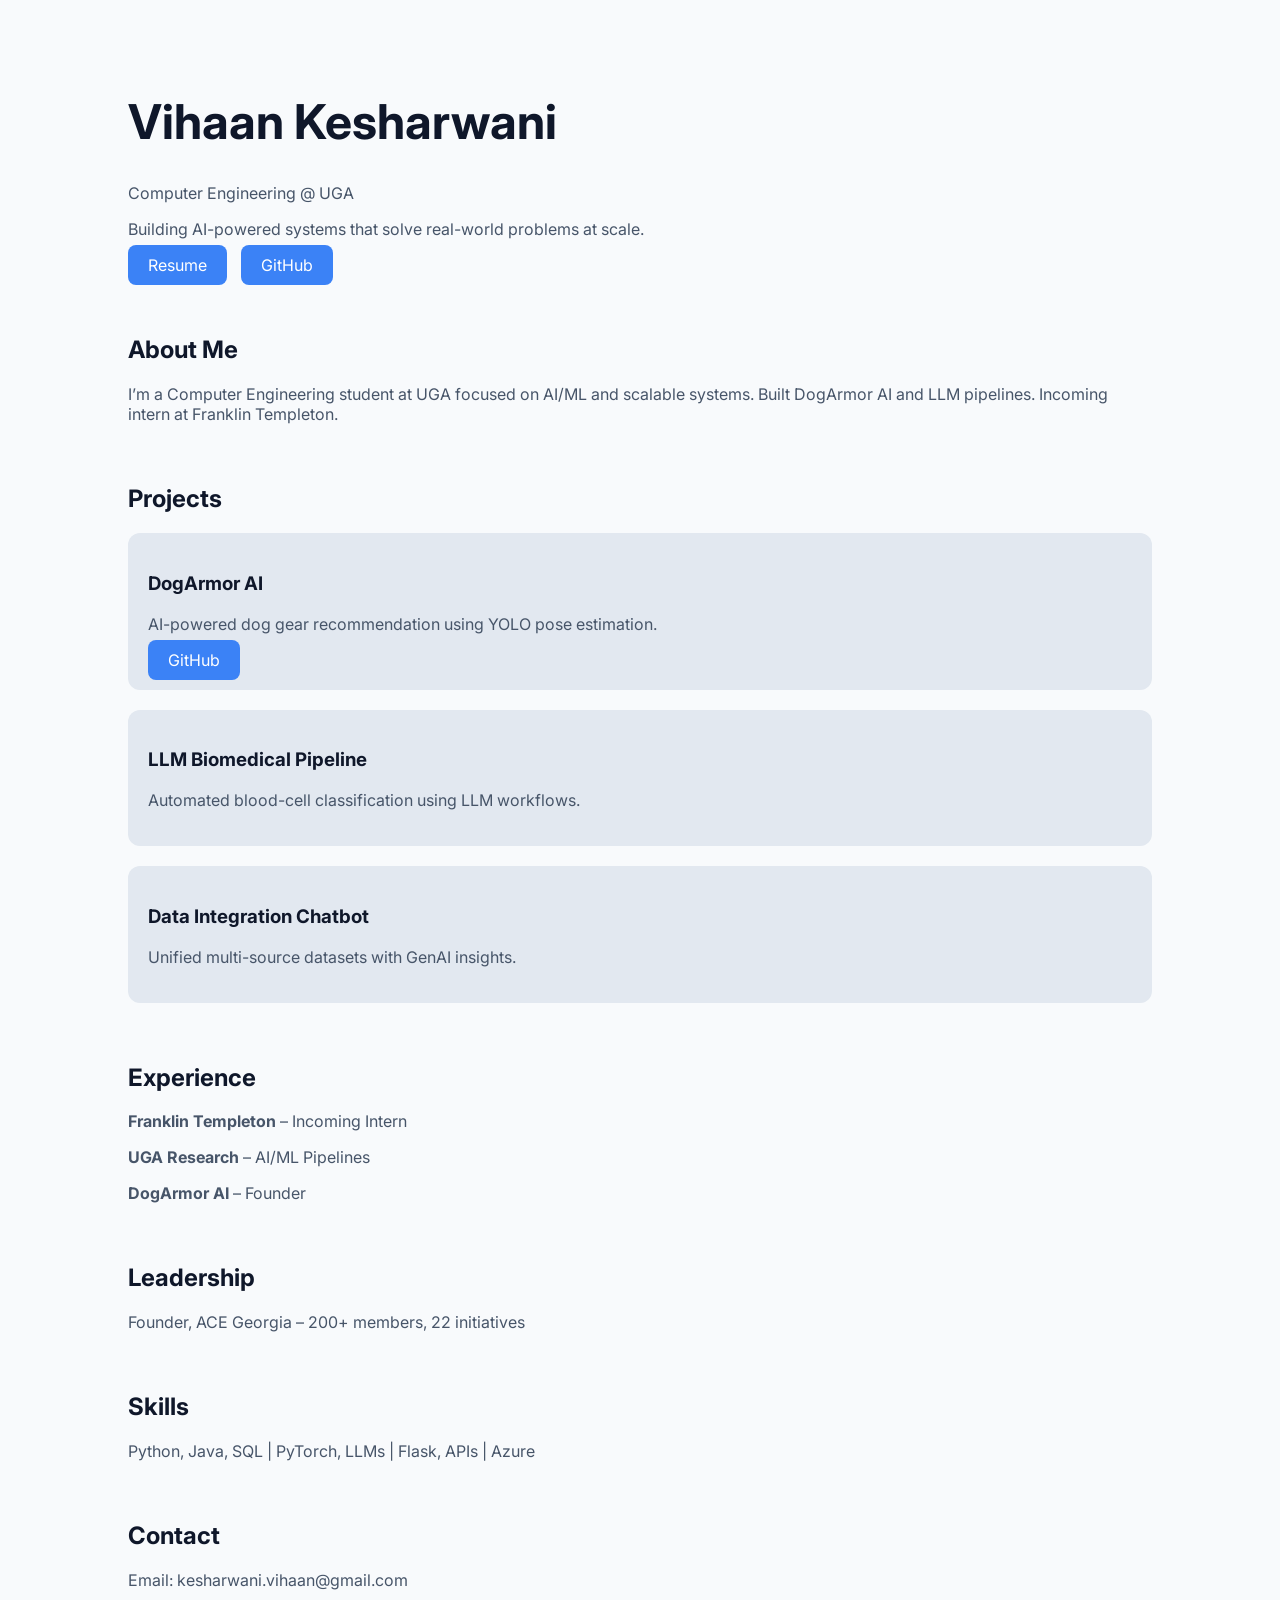
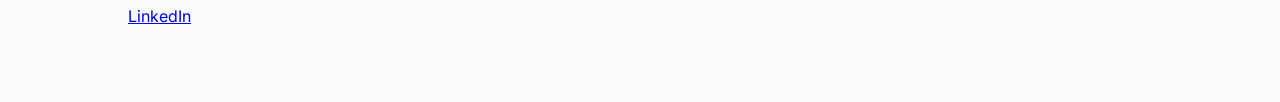
==== index.html @ 4710e1ac "Update index.html" ====
<!DOCTYPE html>
<html lang="en">
<head>
  <meta charset="UTF-8" />
  <title>Vihaan Kesharwani</title>
  <link href="https://fonts.googleapis.com/css2?family=Inter:wght@300;500;700&display=swap" rel="stylesheet">
  <style>
    body {
      font-family: 'Inter', sans-serif;
      margin: 0;
      background: #f8fafc;
      color: #0f172a;
    }
    .container {
      padding: 60px 10%;
    }
    h1 { font-size: 48px; }
    h2 { margin-top: 60px; }
    p { color: #475569; }
    .btn {
      padding: 10px 20px;
      margin-right: 10px;
      background: #3b82f6;
      color: white;
      border-radius: 8px;
      text-decoration: none;
    }
    .card {
      background: #e2e8f0;
      padding: 20px;
      border-radius: 12px;
      margin-top: 20px;
    }
  </style>
</head>

<body>

<div class="container">

  <!-- HERO -->
  <h1>Vihaan Kesharwani</h1>
  <p>Computer Engineering @ UGA</p>
  <p>Building AI-powered systems that solve real-world problems at scale.</p>

  <a class="btn" href="resume.pdf">Resume</a>
  <a class="btn" href="https://github.com/vihaank1">GitHub</a>

  <!-- ABOUT -->
  <h2>About Me</h2>
  <p>
    I’m a Computer Engineering student at UGA focused on AI/ML and scalable systems.
    Built DogArmor AI and LLM pipelines. Incoming intern at Franklin Templeton.
  </p>

  <!-- PROJECTS -->
  <h2 id="projects">Projects</h2>

  <div class="card">
    <h3>DogArmor AI</h3>
    <p>AI-powered dog gear recommendation using YOLO pose estimation.</p>
    <a class="btn" href="#">GitHub</a>
  </div>

  <div class="card">
    <h3>LLM Biomedical Pipeline</h3>
    <p>Automated blood-cell classification using LLM workflows.</p>
  </div>

  <div class="card">
    <h3>Data Integration Chatbot</h3>
    <p>Unified multi-source datasets with GenAI insights.</p>
  </div>

  <!-- EXPERIENCE -->
  <h2>Experience</h2>
  <p><b>Franklin Templeton</b> – Incoming Intern</p>
  <p><b>UGA Research</b> – AI/ML Pipelines</p>
  <p><b>DogArmor AI</b> – Founder</p>

  <!-- LEADERSHIP -->
  <h2>Leadership</h2>
  <p>Founder, ACE Georgia – 200+ members, 22 initiatives</p>

  <!-- SKILLS -->
  <h2>Skills</h2>
  <p>Python, Java, SQL | PyTorch, LLMs | Flask, APIs | Azure</p>

  <!-- CONTACT -->
  <h2>Contact</h2>
  <p>Email: kesharwani.vihaan@gmail.com</p>
  <p><a href="https://linkedin.com">LinkedIn</a></p>

</div>

</body>
</html>
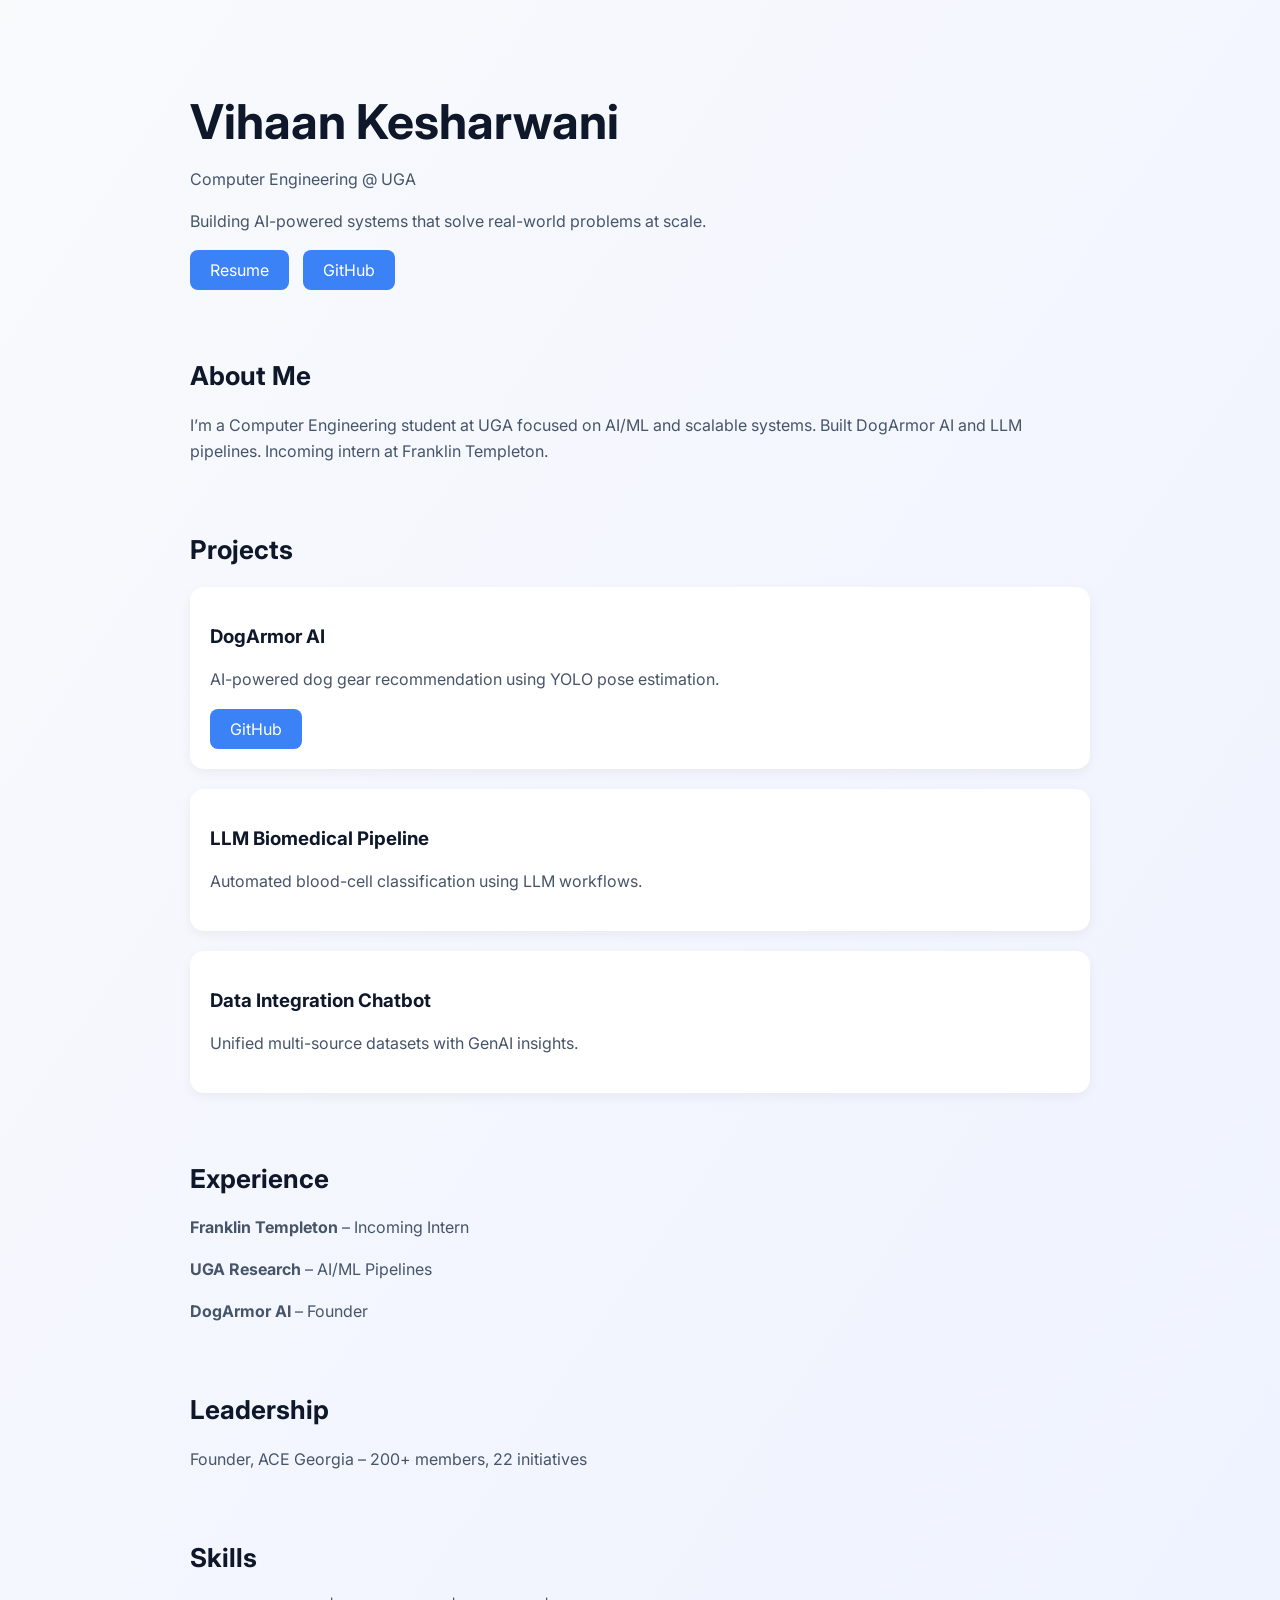
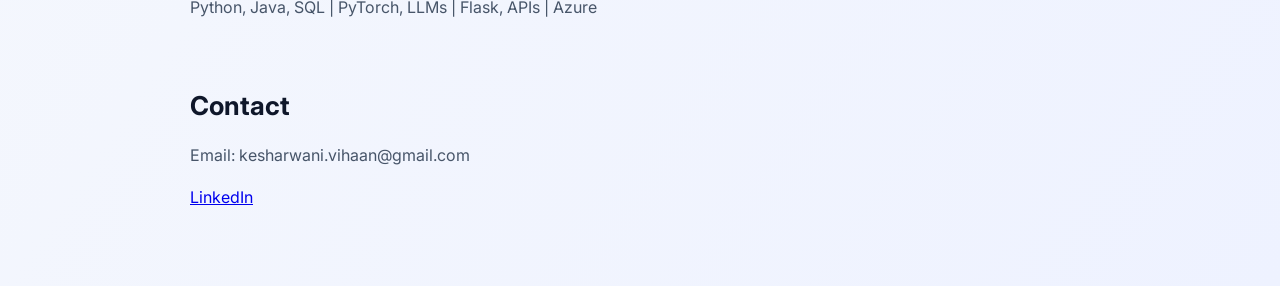
==== commit e615a8c0: "Update index.html" ====
--- a/index.html
+++ b/index.html
@@ -4,19 +4,36 @@
   <meta charset="UTF-8" />
   <title>Vihaan Kesharwani</title>
   <link href="https://fonts.googleapis.com/css2?family=Inter:wght@300;500;700&display=swap" rel="stylesheet">
+
   <style>
     body {
       font-family: 'Inter', sans-serif;
       margin: 0;
-      background: #f8fafc;
+      background: linear-gradient(to bottom right, #f8fafc, #eef2ff);
       color: #0f172a;
     }
+
     .container {
       padding: 60px 10%;
+      max-width: 900px;
+      margin: auto;
     }
-    h1 { font-size: 48px; }
-    h2 { margin-top: 60px; }
-    p { color: #475569; }
+
+    h1 { 
+      font-size: 48px; 
+      margin-bottom: 10px;
+    }
+
+    h2 { 
+      margin-top: 70px; 
+      font-size: 26px;
+    }
+
+    p { 
+      color: #475569; 
+      line-height: 1.6;
+    }
+
     .btn {
       padding: 10px 20px;
       margin-right: 10px;
@@ -24,12 +41,27 @@
       color: white;
       border-radius: 8px;
       text-decoration: none;
+      display: inline-block;
+      transition: all 0.2s ease;
     }
+
+    .btn:hover {
+      background: #2563eb;
+      transform: translateY(-2px);
+    }
+
     .card {
-      background: #e2e8f0;
+      background: #ffffff;
       padding: 20px;
-      border-radius: 12px;
+      border-radius: 14px;
       margin-top: 20px;
+      box-shadow: 0 4px 12px rgba(0,0,0,0.05);
+      transition: all 0.2s ease;
+    }
+
+    .card:hover {
+      transform: translateY(-4px);
+      box-shadow: 0 8px 20px rgba(0,0,0,0.08);
     }
   </style>
 </head>
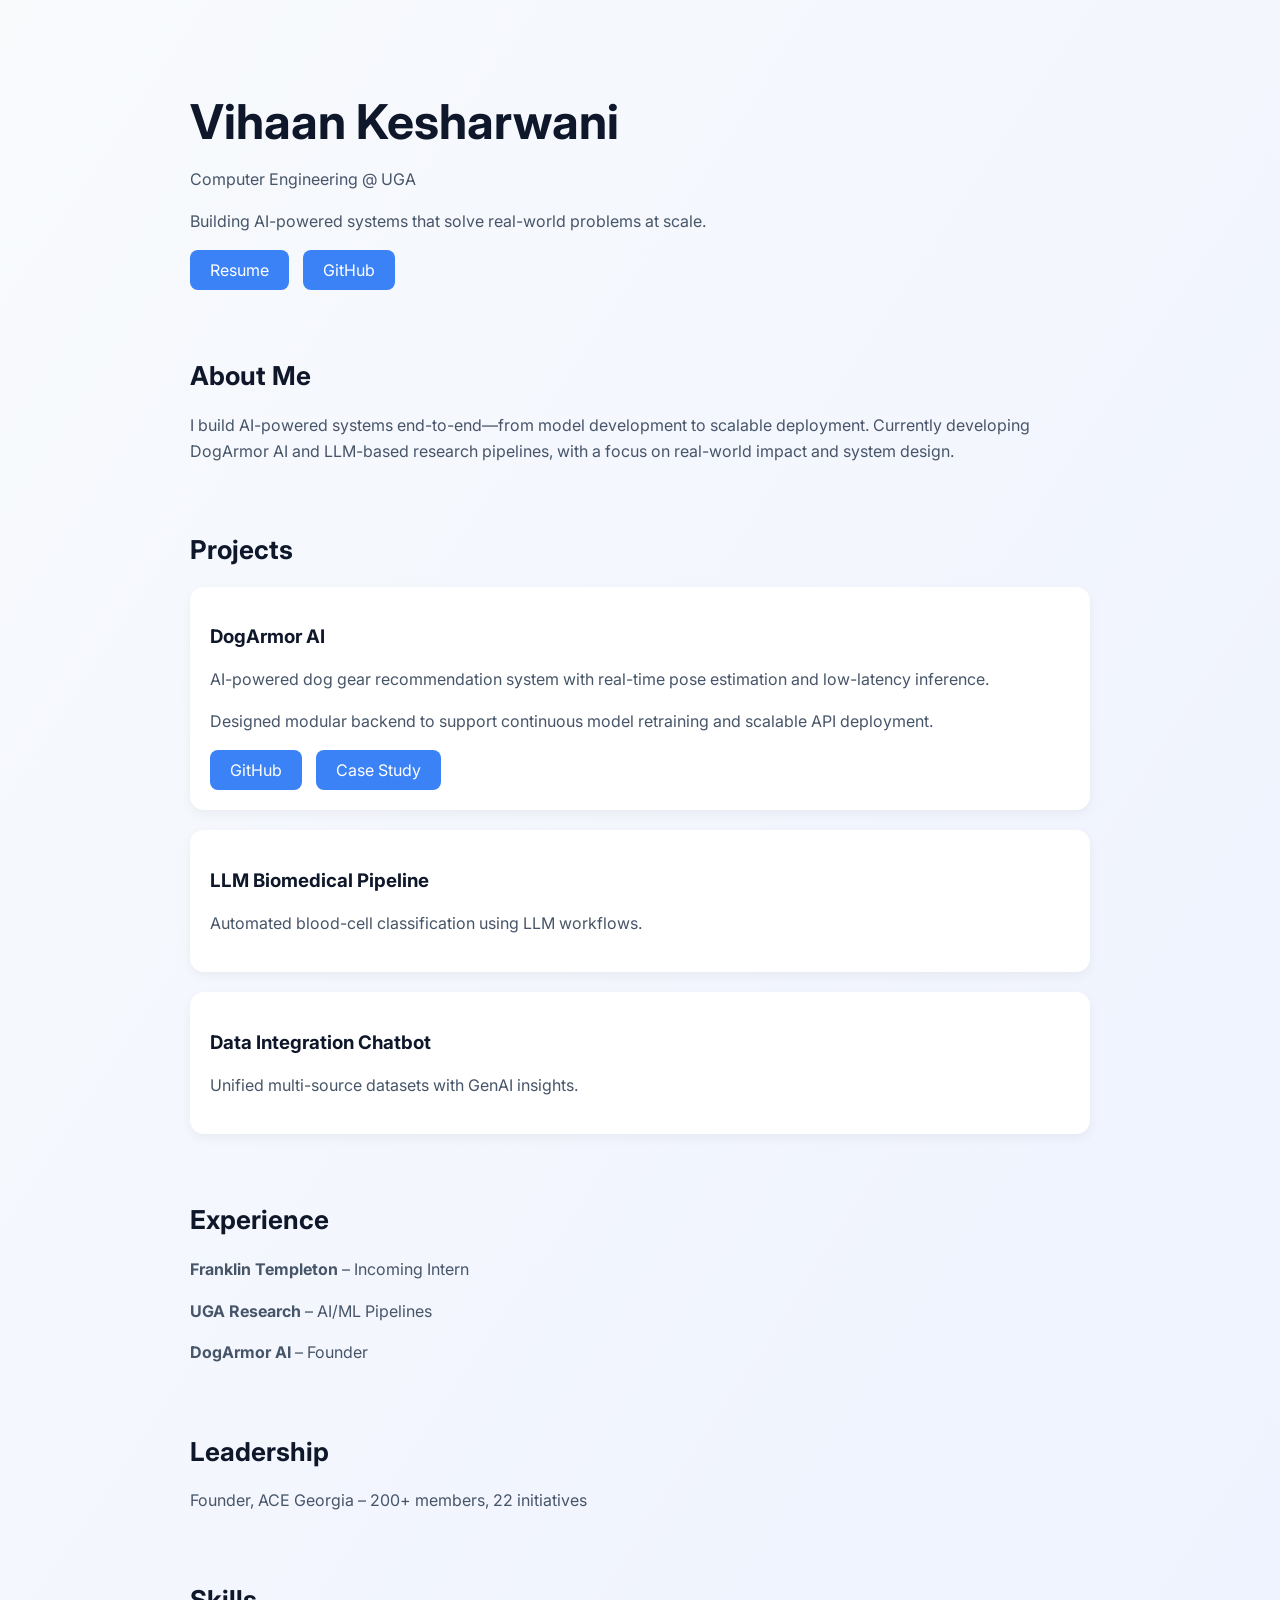
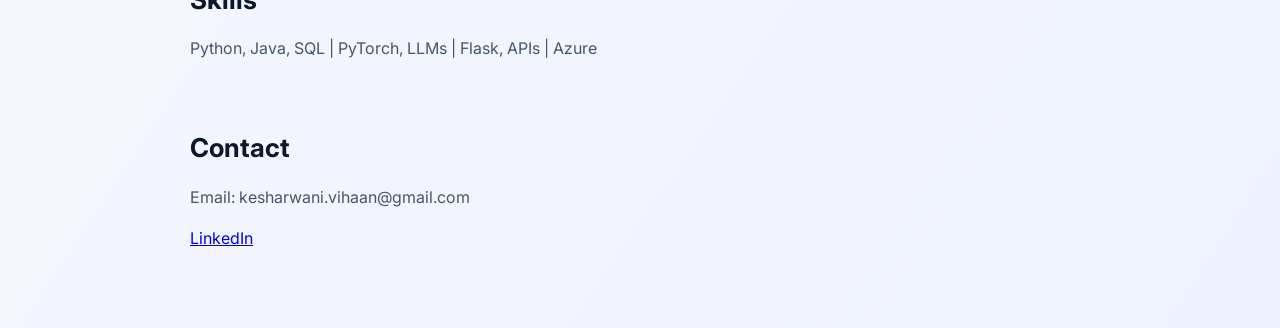
==== commit e0f08c2d: "changes to index.html" ====
--- a/index.html
+++ b/index.html
@@ -75,14 +75,14 @@
   <p>Computer Engineering @ UGA</p>
   <p>Building AI-powered systems that solve real-world problems at scale.</p>
 
-  <a class="btn" href="resume.pdf">Resume</a>
+  <a class="btn" href="VihaanKesharwani_2026.03.pdf">Resume</a>
   <a class="btn" href="https://github.com/vihaank1">GitHub</a>
 
   <!-- ABOUT -->
   <h2>About Me</h2>
   <p>
-    I’m a Computer Engineering student at UGA focused on AI/ML and scalable systems.
-    Built DogArmor AI and LLM pipelines. Incoming intern at Franklin Templeton.
+    I build AI-powered systems end-to-end—from model development to scalable deployment.
+    Currently developing DogArmor AI and LLM-based research pipelines, with a focus on real-world impact and system design.
   </p>
 
   <!-- PROJECTS -->
@@ -90,8 +90,14 @@
 
   <div class="card">
     <h3>DogArmor AI</h3>
-    <p>AI-powered dog gear recommendation using YOLO pose estimation.</p>
-    <a class="btn" href="#">GitHub</a>
+    <p>
+      AI-powered dog gear recommendation system with real-time pose estimation and low-latency inference.
+    </p>
+    <p>
+      Designed modular backend to support continuous model retraining and scalable API deployment.
+    </p>
+    <a class="btn" href="https://github.com/DogArmor-Devs/dog-armor">GitHub</a>
+    <a class="btn" href="dogarmor.html">Case Study</a>
   </div>
 
   <div class="card">
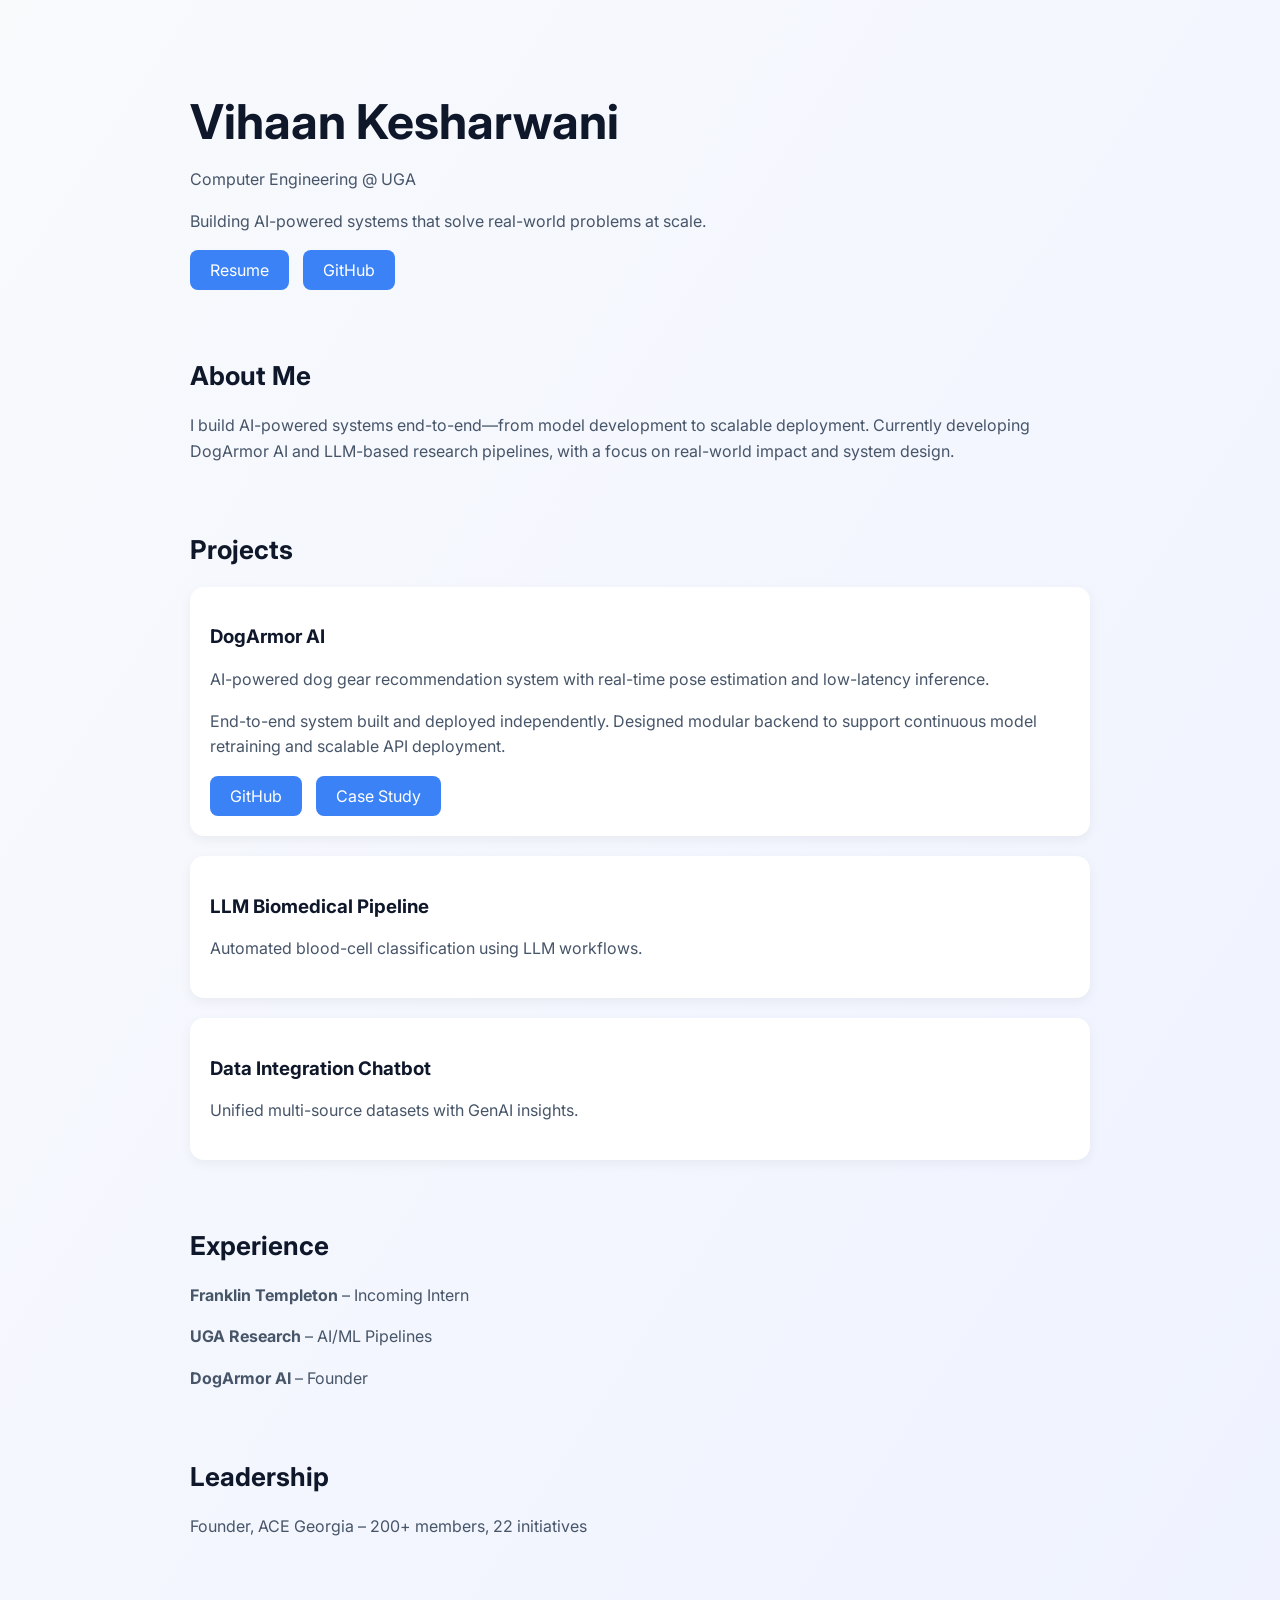
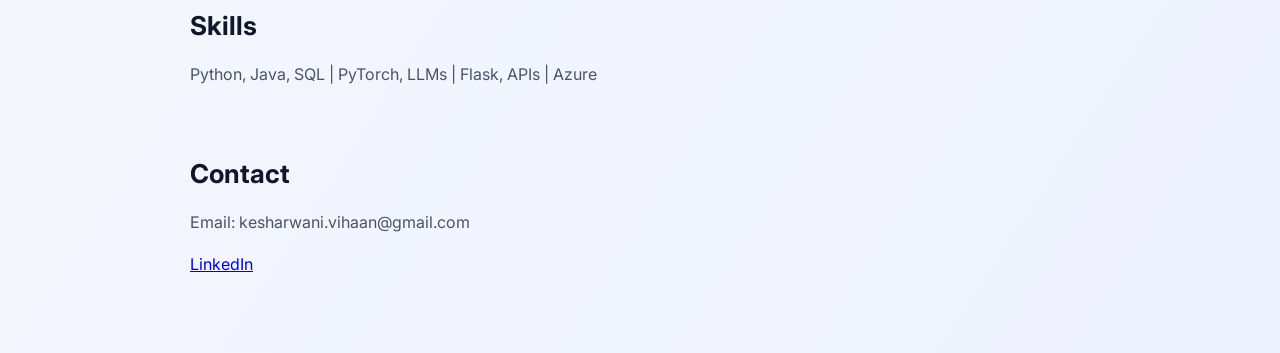
==== commit efac874b: "Update index.html" ====
--- a/index.html
+++ b/index.html
@@ -94,7 +94,7 @@
       AI-powered dog gear recommendation system with real-time pose estimation and low-latency inference.
     </p>
     <p>
-      Designed modular backend to support continuous model retraining and scalable API deployment.
+      End-to-end system built and deployed independently. Designed modular backend to support continuous model retraining and scalable API deployment.
     </p>
     <a class="btn" href="https://github.com/DogArmor-Devs/dog-armor">GitHub</a>
     <a class="btn" href="dogarmor.html">Case Study</a>
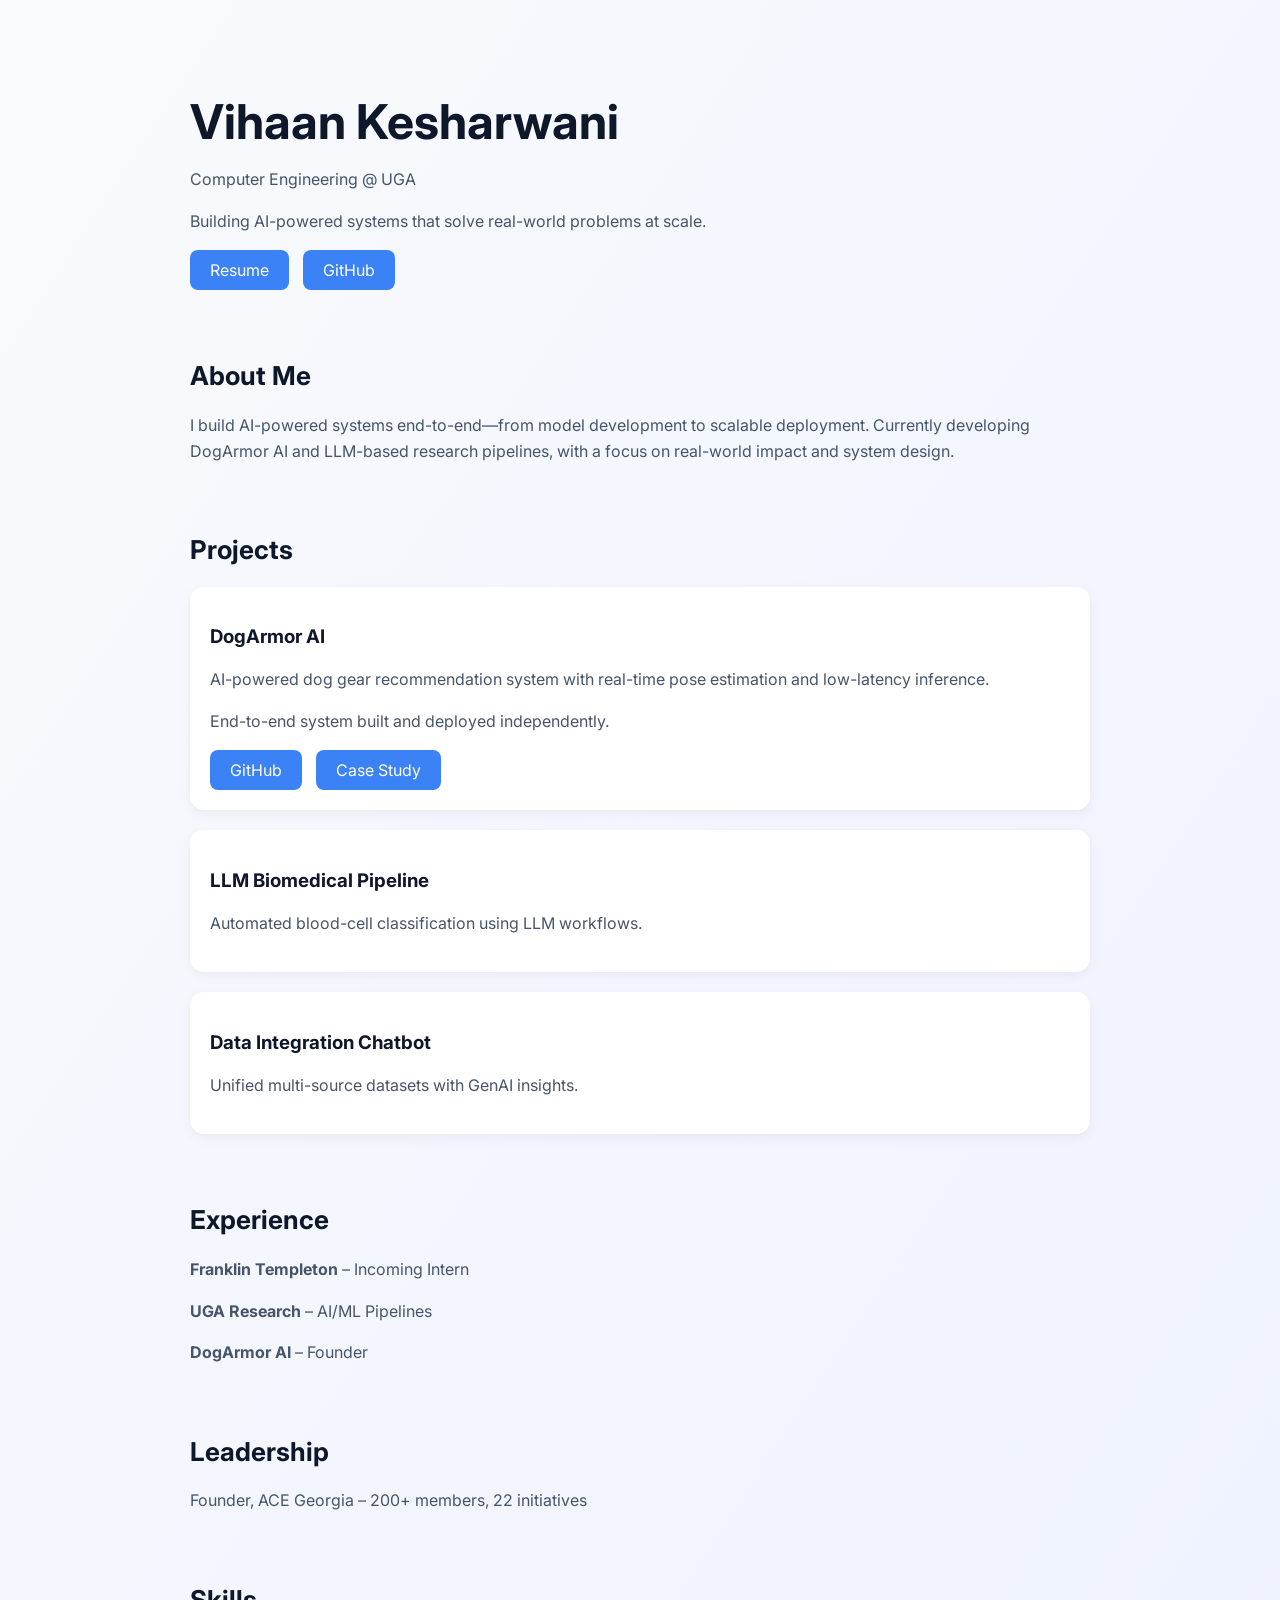
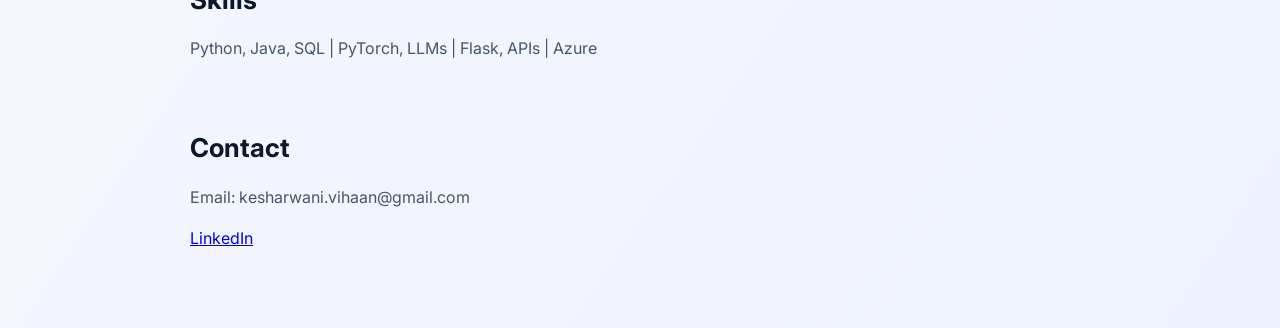
==== commit 6c35174e: "Update index.html" ====
--- a/index.html
+++ b/index.html
@@ -94,7 +94,7 @@
       AI-powered dog gear recommendation system with real-time pose estimation and low-latency inference.
     </p>
     <p>
-      End-to-end system built and deployed independently. Designed modular backend to support continuous model retraining and scalable API deployment.
+      End-to-end system built and deployed independently.
     </p>
     <a class="btn" href="https://github.com/DogArmor-Devs/dog-armor">GitHub</a>
     <a class="btn" href="dogarmor.html">Case Study</a>
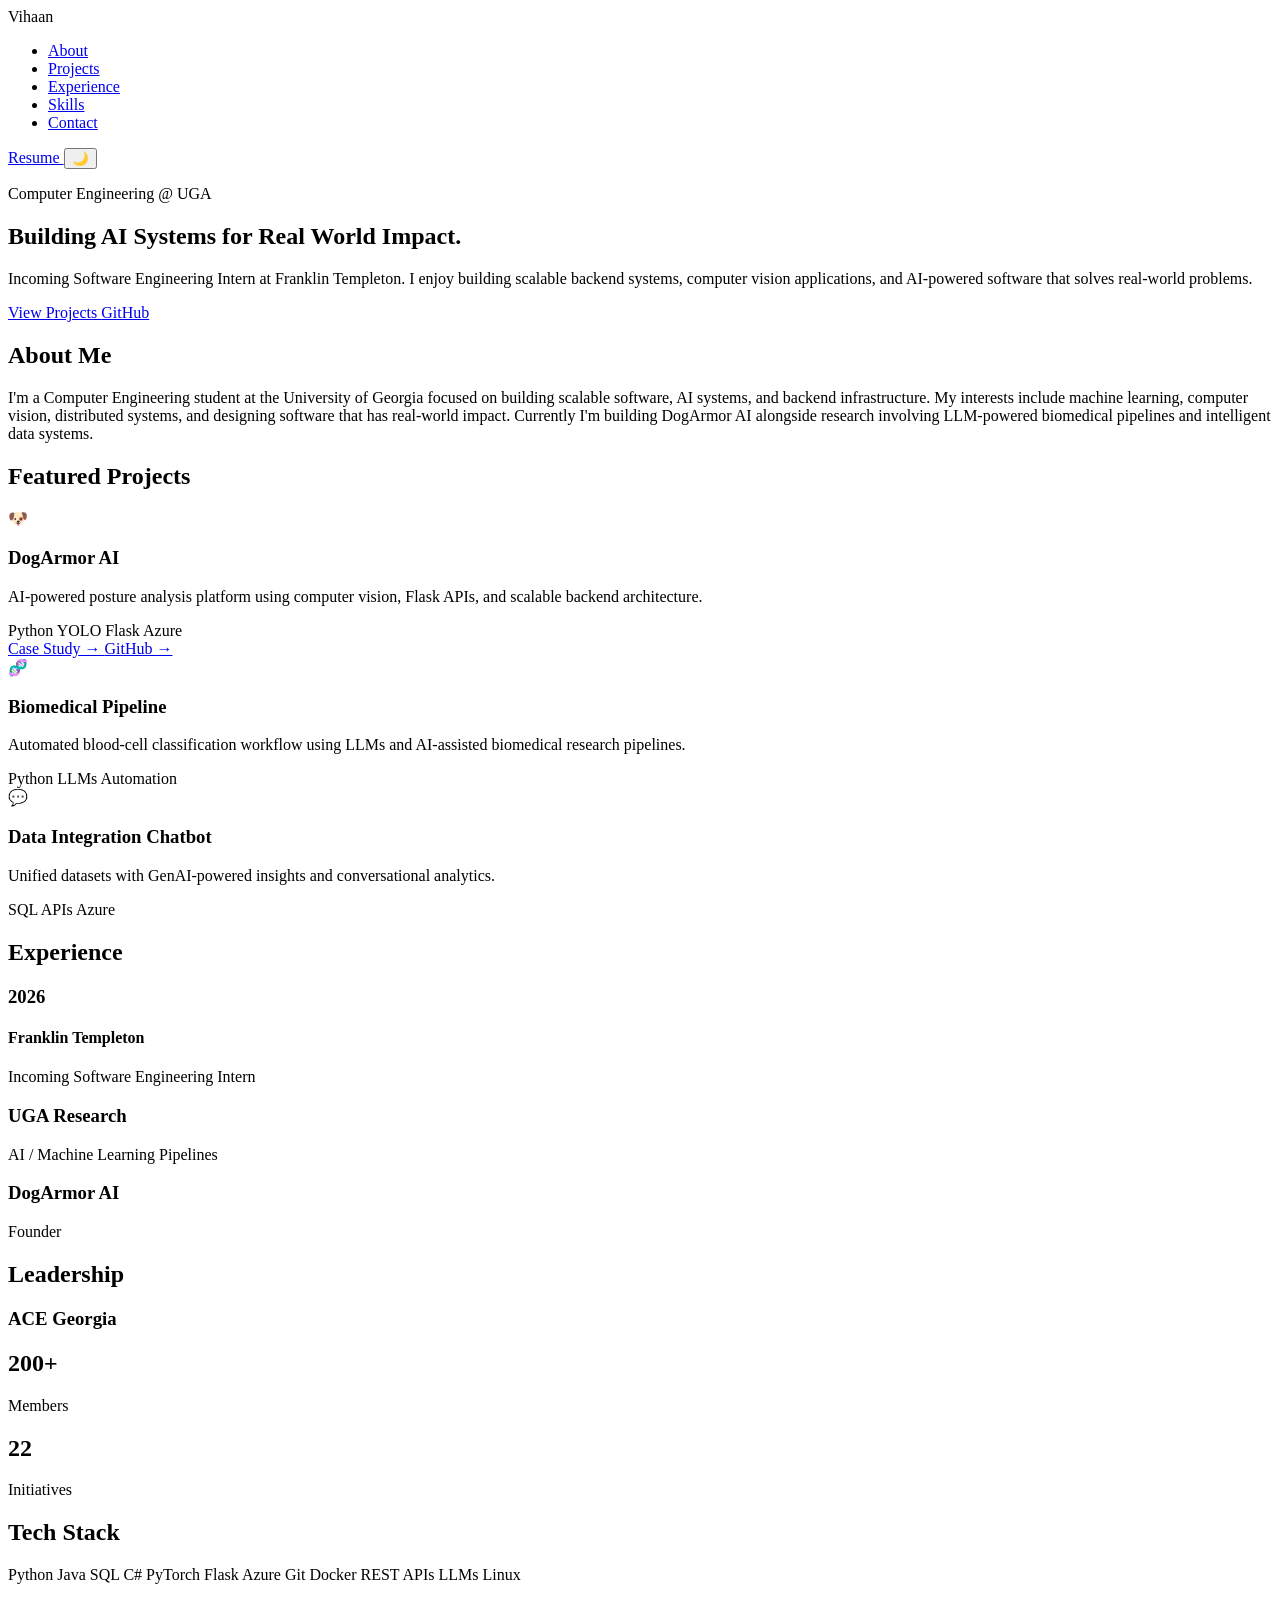
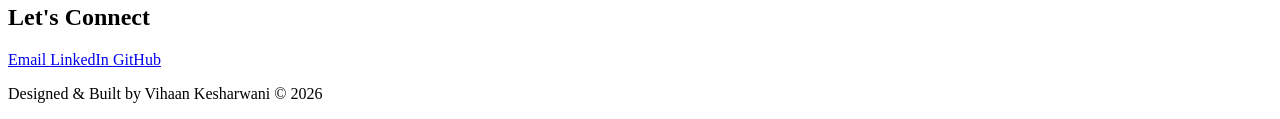
==== commit d53b9b05: "Made index.html modern structure" ====
--- a/index.html
+++ b/index.html
@@ -1,135 +1,495 @@
 <!DOCTYPE html>
 <html lang="en">
+
 <head>
-  <meta charset="UTF-8" />
-  <title>Vihaan Kesharwani</title>
-  <link href="https://fonts.googleapis.com/css2?family=Inter:wght@300;500;700&display=swap" rel="stylesheet">
-
-  <style>
-    body {
-      font-family: 'Inter', sans-serif;
-      margin: 0;
-      background: linear-gradient(to bottom right, #f8fafc, #eef2ff);
-      color: #0f172a;
-    }
-
-    .container {
-      padding: 60px 10%;
-      max-width: 900px;
-      margin: auto;
-    }
-
-    h1 { 
-      font-size: 48px; 
-      margin-bottom: 10px;
-    }
-
-    h2 { 
-      margin-top: 70px; 
-      font-size: 26px;
-    }
-
-    p { 
-      color: #475569; 
-      line-height: 1.6;
-    }
-
-    .btn {
-      padding: 10px 20px;
-      margin-right: 10px;
-      background: #3b82f6;
-      color: white;
-      border-radius: 8px;
-      text-decoration: none;
-      display: inline-block;
-      transition: all 0.2s ease;
-    }
-
-    .btn:hover {
-      background: #2563eb;
-      transform: translateY(-2px);
-    }
-
-    .card {
-      background: #ffffff;
-      padding: 20px;
-      border-radius: 14px;
-      margin-top: 20px;
-      box-shadow: 0 4px 12px rgba(0,0,0,0.05);
-      transition: all 0.2s ease;
-    }
-
-    .card:hover {
-      transform: translateY(-4px);
-      box-shadow: 0 8px 20px rgba(0,0,0,0.08);
-    }
-  </style>
+
+<meta charset="UTF-8">
+<meta name="viewport" content="width=device-width, initial-scale=1.0">
+
+<title>Vihaan Kesharwani | Software Engineer</title>
+
+<link rel="preconnect" href="https://fonts.googleapis.com">
+<link rel="preconnect" href="https://fonts.gstatic.com" crossorigin>
+
+<link href="https://fonts.googleapis.com/css2?family=Inter:wght@300;400;500;600;700;800&family=Space+Grotesk:wght@500;700&display=swap" rel="stylesheet">
+
+<link rel="stylesheet" href="style.css">
+
 </head>
 
 <body>
 
-<div class="container">
-
-  <!-- HERO -->
-  <h1>Vihaan Kesharwani</h1>
-  <p>Computer Engineering @ UGA</p>
-  <p>Building AI-powered systems that solve real-world problems at scale.</p>
-
-  <a class="btn" href="VihaanKesharwani_2026.03.pdf">Resume</a>
-  <a class="btn" href="https://github.com/vihaank1">GitHub</a>
-
-  <!-- ABOUT -->
-  <h2>About Me</h2>
-  <p>
-    I build AI-powered systems end-to-end—from model development to scalable deployment.
-    Currently developing DogArmor AI and LLM-based research pipelines, with a focus on real-world impact and system design.
-  </p>
-
-  <!-- PROJECTS -->
-  <h2 id="projects">Projects</h2>
-
-  <div class="card">
-    <h3>DogArmor AI</h3>
-    <p>
-      AI-powered dog gear recommendation system with real-time pose estimation and low-latency inference.
-    </p>
-    <p>
-      End-to-end system built and deployed independently.
-    </p>
-    <a class="btn" href="https://github.com/DogArmor-Devs/dog-armor">GitHub</a>
-    <a class="btn" href="dogarmor.html">Case Study</a>
-  </div>
-
-  <div class="card">
-    <h3>LLM Biomedical Pipeline</h3>
-    <p>Automated blood-cell classification using LLM workflows.</p>
-  </div>
-
-  <div class="card">
-    <h3>Data Integration Chatbot</h3>
-    <p>Unified multi-source datasets with GenAI insights.</p>
-  </div>
-
-  <!-- EXPERIENCE -->
-  <h2>Experience</h2>
-  <p><b>Franklin Templeton</b> – Incoming Intern</p>
-  <p><b>UGA Research</b> – AI/ML Pipelines</p>
-  <p><b>DogArmor AI</b> – Founder</p>
-
-  <!-- LEADERSHIP -->
-  <h2>Leadership</h2>
-  <p>Founder, ACE Georgia – 200+ members, 22 initiatives</p>
-
-  <!-- SKILLS -->
-  <h2>Skills</h2>
-  <p>Python, Java, SQL | PyTorch, LLMs | Flask, APIs | Azure</p>
-
-  <!-- CONTACT -->
-  <h2>Contact</h2>
-  <p>Email: kesharwani.vihaan@gmail.com</p>
-  <p><a href="https://linkedin.com">LinkedIn</a></p>
-
-</div>
+<div class="background">
+
+<div class="blob blob1"></div>
+
+<div class="blob blob2"></div>
+
+<div class="blob blob3"></div>
+
+</div>
+
+<header>
+
+<nav class="navbar">
+
+<div class="logo">
+
+Vihaan
+
+</div>
+
+<ul class="nav-links">
+
+<li><a href="#about">About</a></li>
+
+<li><a href="#projects">Projects</a></li>
+
+<li><a href="#experience">Experience</a></li>
+
+<li><a href="#skills">Skills</a></li>
+
+<li><a href="#contact">Contact</a></li>
+
+</ul>
+
+<div class="nav-buttons">
+
+<a class="resume-btn" href="VihaanKesharwani_2026.03.pdf">
+
+Resume
+
+</a>
+
+<button id="theme-toggle">
+
+🌙
+
+</button>
+
+</div>
+
+</nav>
+
+</header>
+
+<section class="hero">
+
+<div class="hero-content">
+
+<p class="hero-small">
+
+Computer Engineering @ UGA
+
+</p>
+
+<h1>
+
+Building
+
+<span class="gradient">
+
+AI Systems
+
+</span>
+
+for Real World Impact.
+
+</h1>
+
+<p class="hero-description">
+
+Incoming Software Engineering Intern at Franklin Templeton.
+
+I enjoy building scalable backend systems, computer vision applications,
+and AI-powered software that solves real-world problems.
+
+</p>
+
+<div class="hero-buttons">
+
+<a href="#projects" class="primary-btn">
+
+View Projects
+
+</a>
+
+<a href="https://github.com/vihaank1" class="secondary-btn">
+
+GitHub
+
+</a>
+
+</div>
+
+</div>
+
+</section>
+
+<section id="about" class="section">
+
+<h2>
+
+About Me
+
+</h2>
+
+<div class="glass-card">
+
+<p>
+
+I'm a Computer Engineering student at the University of Georgia focused on
+building scalable software, AI systems, and backend infrastructure.
+
+My interests include machine learning, computer vision,
+distributed systems, and designing software that has real-world impact.
+
+Currently I'm building DogArmor AI alongside research involving
+LLM-powered biomedical pipelines and intelligent data systems.
+
+</p>
+
+</div>
+
+</section>
+
+<section id="projects" class="section">
+
+<h2>
+
+Featured Projects
+
+</h2>
+
+<div class="projects-grid">
+
+<div class="project-card">
+
+<div class="emoji">
+
+🐶
+
+</div>
+
+<h3>
+
+DogArmor AI
+
+</h3>
+
+<p>
+
+AI-powered posture analysis platform using computer vision,
+Flask APIs, and scalable backend architecture.
+
+</p>
+
+<div class="tags">
+
+<span>Python</span>
+
+<span>YOLO</span>
+
+<span>Flask</span>
+
+<span>Azure</span>
+
+</div>
+
+<div class="project-links">
+
+<a href="dogarmor.html">
+
+Case Study →
+
+</a>
+
+<a href="https://github.com/DogArmor-Devs/dog-armor">
+
+GitHub →
+
+</a>
+
+</div>
+
+</div>
+
+<div class="project-card">
+
+<div class="emoji">
+
+🧬
+
+</div>
+
+<h3>
+
+Biomedical Pipeline
+
+</h3>
+
+<p>
+
+Automated blood-cell classification workflow using
+LLMs and AI-assisted biomedical research pipelines.
+
+</p>
+
+<div class="tags">
+
+<span>Python</span>
+
+<span>LLMs</span>
+
+<span>Automation</span>
+
+</div>
+
+</div>
+
+<div class="project-card">
+
+<div class="emoji">
+
+💬
+
+</div>
+
+<h3>
+
+Data Integration Chatbot
+
+</h3>
+
+<p>
+
+Unified datasets with GenAI-powered insights
+and conversational analytics.
+
+</p>
+
+<div class="tags">
+
+<span>SQL</span>
+
+<span>APIs</span>
+
+<span>Azure</span>
+
+</div>
+
+</div>
+
+</div>
+
+</section>
+
+<section id="experience" class="section">
+
+<h2>
+
+Experience
+
+</h2>
+
+<div class="timeline">
+
+<div class="timeline-item">
+
+<h3>
+
+2026
+
+</h3>
+
+<h4>
+
+Franklin Templeton
+
+</h4>
+
+<p>
+
+Incoming Software Engineering Intern
+
+</p>
+
+</div>
+
+<div class="timeline-item">
+
+<h3>
+
+UGA Research
+
+</h3>
+
+<p>
+
+AI / Machine Learning Pipelines
+
+</p>
+
+</div>
+
+<div class="timeline-item">
+
+<h3>
+
+DogArmor AI
+
+</h3>
+
+<p>
+
+Founder
+
+</p>
+
+</div>
+
+</div>
+
+</section>
+
+<section id="leadership" class="section">
+
+<h2>
+
+Leadership
+
+</h2>
+
+<div class="glass-card leadership-card">
+
+<h3>
+
+ACE Georgia
+
+</h3>
+
+<div class="stats">
+
+<div>
+
+<h1>
+
+200+
+
+</h1>
+
+<p>
+
+Members
+
+</p>
+
+</div>
+
+<div>
+
+<h1>
+
+22
+
+</h1>
+
+<p>
+
+Initiatives
+
+</p>
+
+</div>
+
+</div>
+
+</div>
+
+</section>
+
+<section id="skills" class="section">
+
+<h2>
+
+Tech Stack
+
+</h2>
+
+<div class="skills">
+
+<span>Python</span>
+
+<span>Java</span>
+
+<span>SQL</span>
+
+<span>C#</span>
+
+<span>PyTorch</span>
+
+<span>Flask</span>
+
+<span>Azure</span>
+
+<span>Git</span>
+
+<span>Docker</span>
+
+<span>REST APIs</span>
+
+<span>LLMs</span>
+
+<span>Linux</span>
+
+</div>
+
+</section>
+
+<section id="contact" class="section">
+
+<h2>
+
+Let's Connect
+
+</h2>
+
+<div class="contact-buttons">
+
+<a href="mailto:kesharwani.vihaan@gmail.com">
+
+Email
+
+</a>
+
+<a href="https://linkedin.com">
+
+LinkedIn
+
+</a>
+
+<a href="https://github.com/vihaank1">
+
+GitHub
+
+</a>
+
+</div>
+
+</section>
+
+<footer>
+
+<p>
+
+Designed & Built by Vihaan Kesharwani © 2026
+
+</p>
+
+</footer>
+
+<script src="script.js"></script>
 
 </body>
+
 </html>
